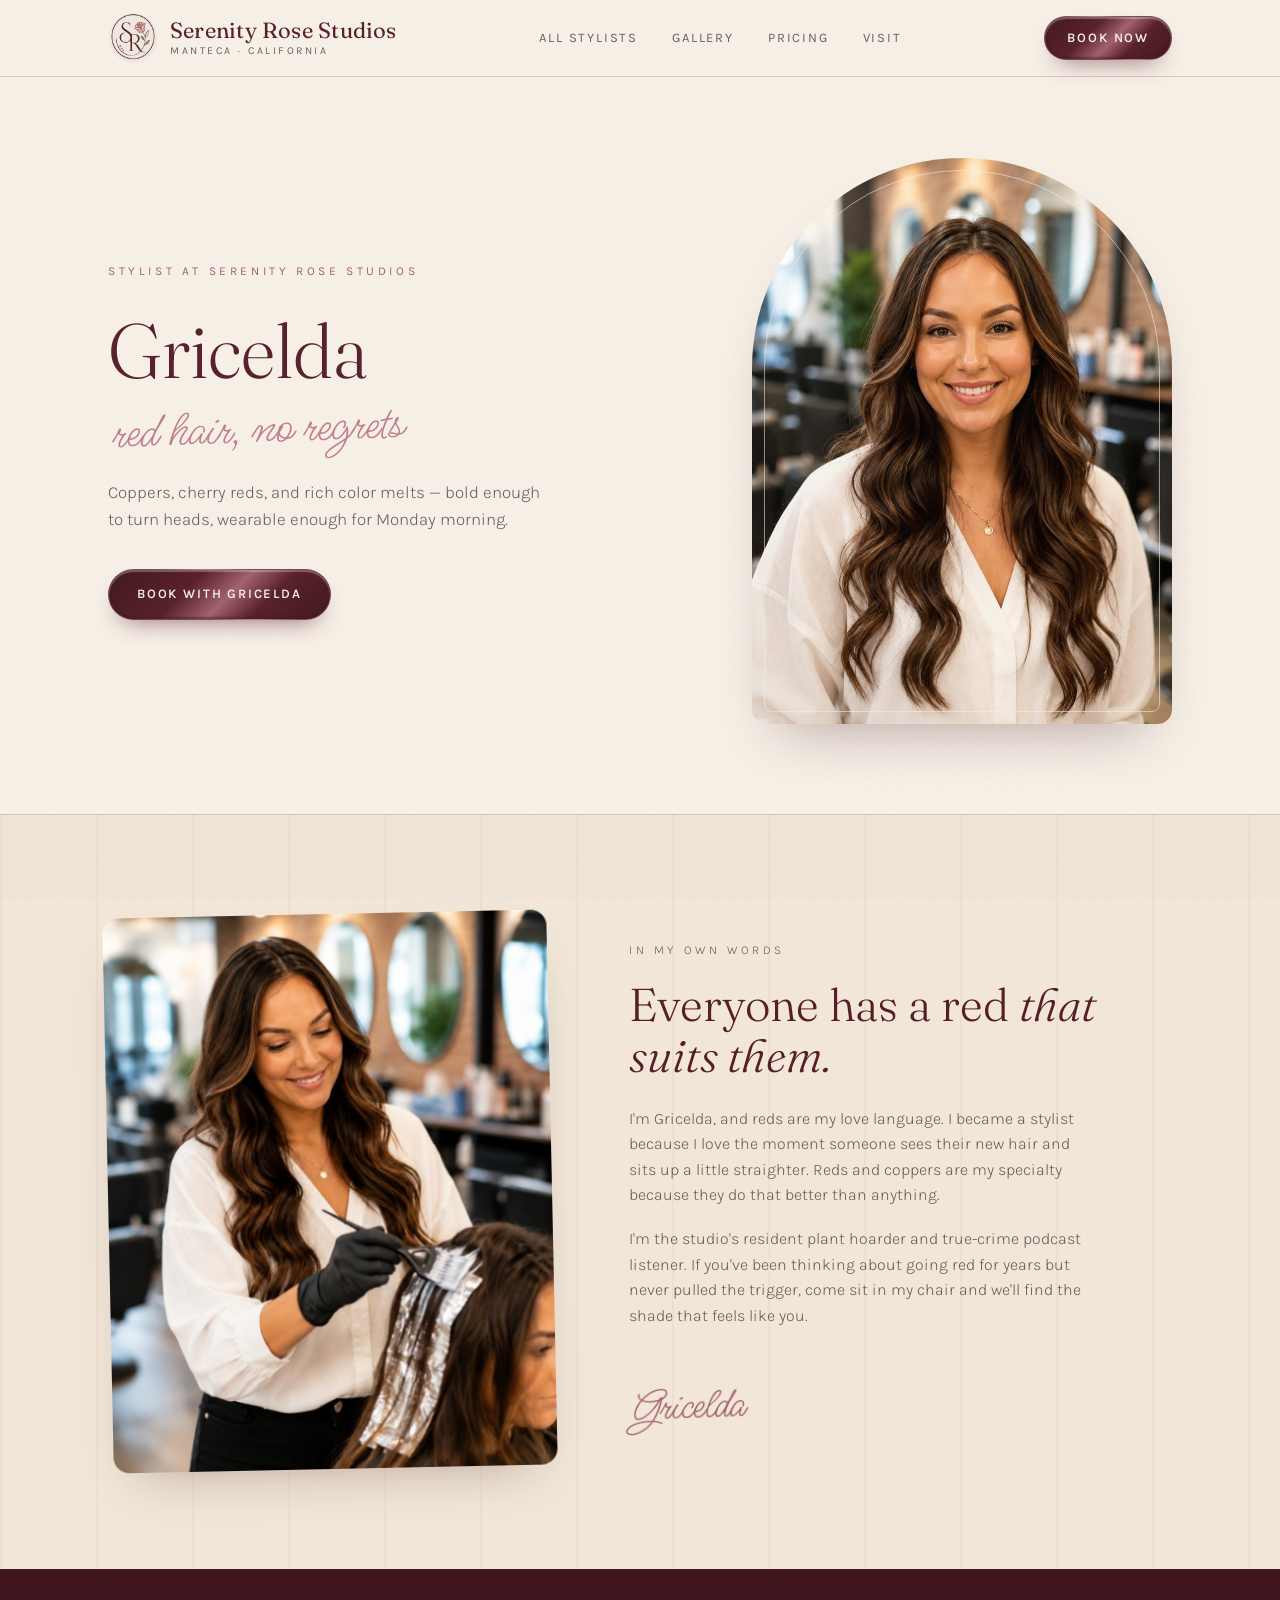
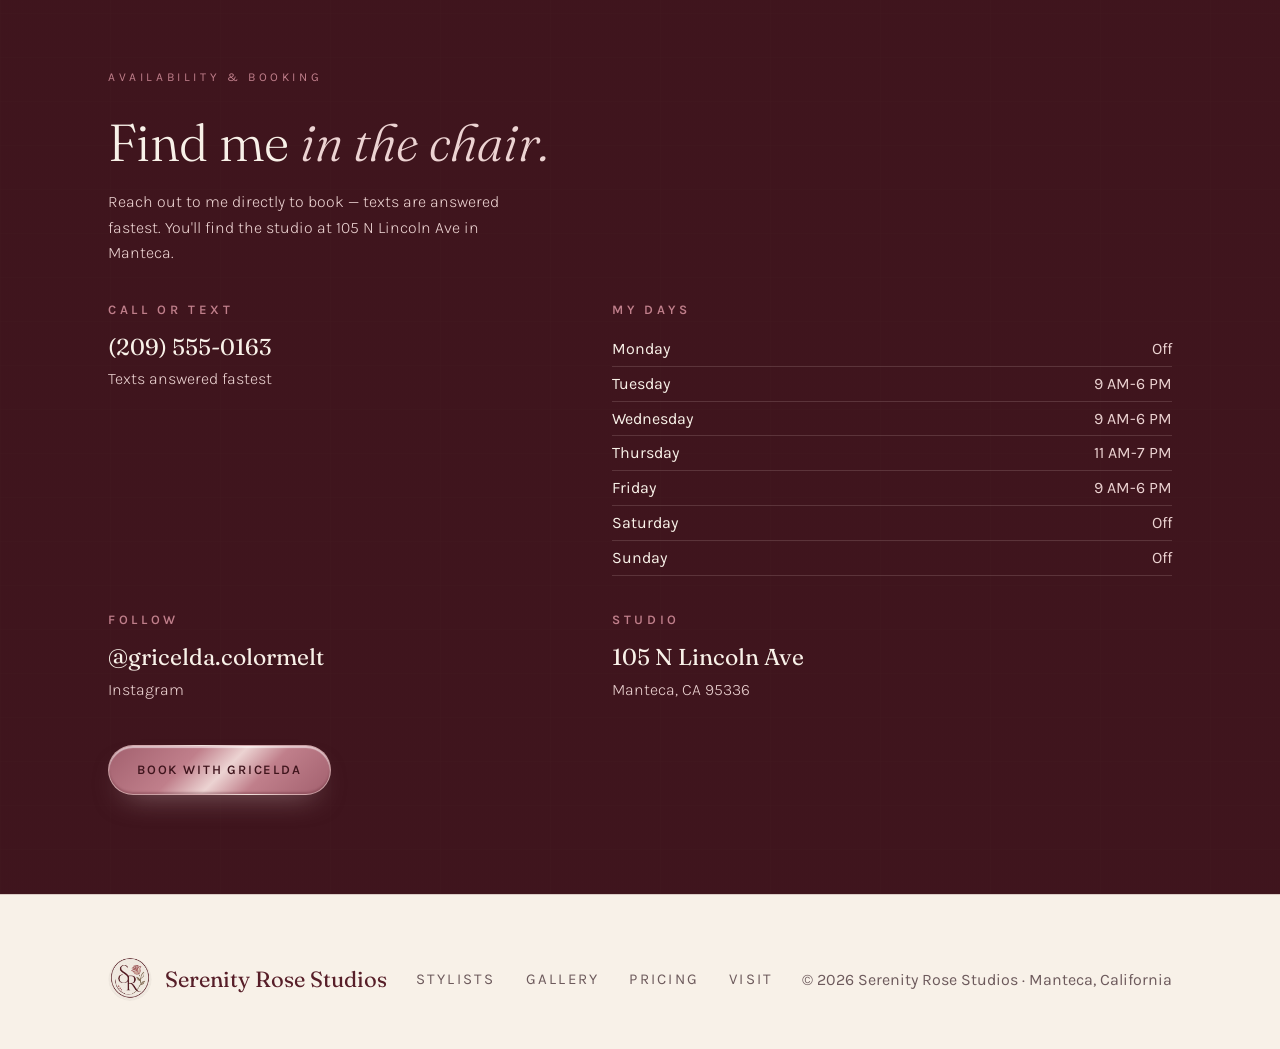
==== stylists/gricelda.html @ e2718540 "Publish Serenity Rose draft" ====
<!DOCTYPE html>
<html lang="en">
<head>
<meta charset="UTF-8">
<meta name="viewport" content="width=device-width, initial-scale=1.0">
<title>Gricelda — Stylist at Serenity Rose Studios</title>
<meta name="description" content="Gricelda is a stylist at Serenity Rose Studios in Manteca, CA. Coppers, reds & color melts.">
<link rel="preconnect" href="https://fonts.googleapis.com">
<link rel="preconnect" href="https://fonts.gstatic.com" crossorigin>
<link href="https://fonts.googleapis.com/css2?family=Fraunces:ital,opsz,wght@0,9..144,300;0,9..144,400;0,9..144,500;0,9..144,600;1,9..144,300;1,9..144,400&family=Karla:ital,wght@0,300;0,400;0,500;0,600;1,400&family=Ms+Madi&display=swap" rel="stylesheet">
<link rel="stylesheet" href="stylist.css">
</head>
<body>

<header>
  <div class="wrap nav">
    <a class="brand" href="../index.html" aria-label="Serenity Rose Studios — home">
      <img class="brand-logo" src="../assets/images/transparent.png" alt="" aria-hidden="true">
      <span class="brand-name">Serenity Rose Studios<small>Manteca &middot; California</small></span>
    </a>
    <nav class="nav-links" aria-label="Main">
      <a href="../index.html#stylists">All Stylists</a>
      <a href="../index.html#gallery">Gallery</a>
      <a href="../index.html#pricing">Pricing</a>
      <a href="../index.html#visit">Visit</a>
    </nav>
    <a class="btn" href="#book">Book Now</a>
  </div>
</header>

<main>
<section class="s-hero">
  <div class="wrap s-hero-grid">
    <div>
      <p class="eyebrow ld">Stylist at Serenity Rose Studios</p>
      <h1 class="ld">Gricelda<span class="script">red hair, no regrets</span></h1>
      <p class="lede ld">Coppers, cherry reds, and rich color melts — bold enough to turn heads, wearable enough for Monday morning.</p>
      <div class="s-hero-actions ld">
        <a class="btn" href="#book">Book with Gricelda</a>
      </div>
    </div>
    <div class="s-hero-photo">
      <div class="s-hero-frame">
        <img class="cover" src="../assets/images/stylist-gricelda-portrait.jpg" alt="Portrait of Gricelda, stylist at Serenity Rose Studios">
      </div>
    </div>
  </div>
</section>

<section class="s-bio">
  <div class="wrap s-bio-grid">
    <div class="s-bio-photo rv">
      <div class="s-bio-frame">
        <img class="cover" loading="lazy" src="../assets/images/stylist-gricelda-action.jpg" alt="Gricelda working with a client at Serenity Rose Studios">
      </div>
    </div>
    <div class="s-bio-copy rv">
      <p class="eyebrow">In my own words</p>
      <h2>Everyone has a red <em>that suits them.</em></h2>
            <p>I'm Gricelda, and reds are my love language. I became a stylist because I love the moment someone sees their new hair and sits up a little straighter. Reds and coppers are my specialty because they do that better than anything.</p>
      <p>I'm the studio's resident plant hoarder and true-crime podcast listener. If you've been thinking about going red for years but never pulled the trigger, come sit in my chair and we'll find the shade that feels like you.</p>
      <span class="s-sig">Gricelda</span>
    </div>
  </div>
</section>

<section class="s-book" id="book">
  <div class="wrap">
    <div class="rv">
      <p class="eyebrow">Availability &amp; booking</p>
      <h2>Find me <em>in the chair.</em></h2>
      <p class="sub">Reach out to me directly to book — texts are answered fastest. You'll find the studio at 105 N Lincoln Ave in Manteca.</p>
      <div class="s-book-details">
        <div class="vd"><h4>Call or text</h4><p><a href="tel:+12095550163">(209) 555-0163</a><small>Texts answered fastest</small></p></div>
        <div class="vd">
          <h4>My days</h4>
          <ul class="hours-list" aria-label="Gricelda's availability">
            <li><span>Monday</span><span>Off</span></li>
            <li><span>Tuesday</span><span>9 AM-6 PM</span></li>
            <li><span>Wednesday</span><span>9 AM-6 PM</span></li>
            <li><span>Thursday</span><span>11 AM-7 PM</span></li>
            <li><span>Friday</span><span>9 AM-6 PM</span></li>
            <li><span>Saturday</span><span>Off</span></li>
            <li><span>Sunday</span><span>Off</span></li>
          </ul>
        </div>
        <div class="vd"><h4>Follow</h4><p>@gricelda.colormelt<small>Instagram</small></p></div>
        <div class="vd"><h4>Studio</h4><p><a href="https://www.google.com/maps/search/?api=1&amp;query=105%20N%20Lincoln%20Ave%2C%20Manteca%2C%20CA%2095336">105 N Lincoln Ave</a><small>Manteca, CA 95336</small></p></div>
      </div>
      <a class="btn" href="tel:+12095550163">Book with Gricelda</a>
    </div>
  </div>
</section>
</main>

<footer>
  <div class="wrap foot">
    <div class="foot-brand">
      <img class="brand-logo" src="../assets/images/transparent.png" alt="" aria-hidden="true">
      Serenity Rose Studios
    </div>
    <nav aria-label="Footer">
      <a href="../index.html#stylists">Stylists</a>
      <a href="../index.html#gallery">Gallery</a>
      <a href="../index.html#pricing">Pricing</a>
      <a href="../index.html#visit">Visit</a>
    </nav>
    <p class="fine">&copy; 2026 Serenity Rose Studios &middot; Manteca, California</p>
  </div>
</footer>

<script>
const io = new IntersectionObserver(entries => {
  for (const e of entries) if (e.isIntersecting) { e.target.classList.add('in'); io.unobserve(e.target); }
}, { threshold: 0.12 });
document.querySelectorAll('.rv').forEach(el => io.observe(el));
</script>
</body>
</html>
---- stylists/stylist.css ----
:root{
  --cream:#f8f1e8;
  --linen:#f1e6d8;
  --blush:#ecd3d2;
  --rose:#c07f8b;
  --rose-deep:#a2606e;
  --maroon:#571e28;
  --maroon-deep:#3f151d;
  --wood:#8a6a52;
  --ink:#372a2c;
  --ink-soft:#6d5a5c;
  --hairline:rgba(87,30,40,.18);
  --serif:"Fraunces",Georgia,serif;
  --sans:"Karla",sans-serif;
  --script:"Ms Madi",cursive;
}
*{margin:0;padding:0;box-sizing:border-box}
html{scroll-behavior:smooth}
body{
  font-family:var(--sans);
  background:var(--cream);
  color:var(--ink);
  line-height:1.6;
  -webkit-font-smoothing:antialiased;
  overflow-x:hidden;
}
::selection{background:var(--rose);color:#fff}
body::after{
  content:"";position:fixed;inset:0;pointer-events:none;z-index:99;opacity:.05;
  background-image:url("data:image/svg+xml,%3Csvg xmlns='http://www.w3.org/2000/svg' width='120' height='120'%3E%3Cfilter id='n'%3E%3CfeTurbulence type='fractalNoise' baseFrequency='.85' numOctaves='2'/%3E%3C/filter%3E%3Crect width='120' height='120' filter='url(%23n)'/%3E%3C/svg%3E");
}
h1,h2,h3{font-family:var(--serif);font-weight:400;line-height:1.12}
a{color:inherit;text-decoration:none}
img{max-width:100%;display:block}
.wrap{max-width:1160px;margin:0 auto;padding:0 clamp(20px,5vw,48px)}
.cover{width:100%;height:100%;object-fit:cover}
.rv{opacity:0;transform:translateY(26px);transition:opacity .9s ease,transform .9s cubic-bezier(.2,.7,.2,1)}
.rv.in{opacity:1;transform:none}

/* header */
header{
  position:sticky;top:0;z-index:50;
  background:color-mix(in srgb,var(--cream) 88%,transparent);
  backdrop-filter:blur(10px);
  border-bottom:1px solid var(--hairline);
}
.nav{display:flex;align-items:center;justify-content:space-between;height:76px}
.brand{display:flex;align-items:center;gap:12px}
.brand-logo{width:50px;height:50px;flex:none;object-fit:contain;border-radius:50%;clip-path:circle(49% at 50% 50%);mix-blend-mode:multiply}
.brand-name{font-family:var(--serif);font-size:22px;letter-spacing:.01em;color:var(--maroon);line-height:1.02}
.brand-name small{display:block;font-family:var(--sans);font-size:10.5px;letter-spacing:.24em;text-transform:uppercase;color:var(--ink-soft);margin-top:5px}
.nav-links{display:flex;gap:34px;font-size:13px;letter-spacing:.14em;text-transform:uppercase}
.nav-links a{color:var(--ink-soft);transition:color .25s}
.nav-links a:hover{color:var(--maroon)}
.btn{
  position:relative;overflow:hidden;display:inline-flex;align-items:center;justify-content:center;gap:10px;
  font-family:var(--sans);font-size:13px;font-weight:600;letter-spacing:.14em;text-transform:uppercase;text-decoration:none;
  color:var(--cream);padding:14px 28px;border-radius:999px;border:1px solid rgba(248,241,232,.22);cursor:pointer;
  background:
    linear-gradient(115deg,transparent 31%,rgba(255,244,232,.58) 46%,transparent 61%) -170% 0 / 270% 100% no-repeat,
    linear-gradient(135deg,var(--maroon-deep) 0%,var(--maroon) 36%,var(--rose-deep) 54%,var(--maroon) 70%,var(--maroon-deep) 100%);
  box-shadow:
    0 12px 24px -13px rgba(87,30,40,.72),
    inset 0 2px 1px rgba(255,255,255,.28),
    inset 0 -2px 2px rgba(63,21,29,.5);
  animation:buttonGleam 3.8s ease-in-out infinite;
  transition:transform .3s cubic-bezier(.2,.7,.2,1),box-shadow .3s ease,filter .3s ease,color .3s ease;
}
.btn:hover{transform:translateY(-2px);filter:saturate(1.04)}
.btn:focus-visible{outline:2px solid var(--rose);outline-offset:4px}
.nav .btn{flex:none;white-space:nowrap;padding:11px 22px}
@keyframes buttonGleam{0%{background-position:-170% 0,0 0}58%,100%{background-position:270% 0,0 0}}
.eyebrow{font-size:12px;letter-spacing:.3em;text-transform:uppercase;color:var(--rose-deep);margin-bottom:26px}
section{padding:clamp(72px,11vh,130px) 0}

/* stylist hero */
.s-hero{padding:clamp(56px,9vh,110px) 0 clamp(70px,10vh,120px)}
.s-hero-grid{display:grid;grid-template-columns:1.15fr .85fr;gap:clamp(32px,6vw,80px);align-items:center}
.s-hero h1{font-size:clamp(44px,6vw,78px);color:var(--maroon);font-weight:300}
.s-hero .script{
  font-family:var(--script);font-size:clamp(34px,4vw,54px);color:var(--rose);
  display:block;transform:rotate(-2deg);margin:6px 0 2px 4px;line-height:1;
}
.s-hero p.lede{max-width:44ch;font-size:17px;color:var(--ink-soft);margin:28px 0 36px;font-weight:300}
.s-hero .ld{opacity:0;transform:translateY(24px);animation:rise .95s cubic-bezier(.2,.7,.2,1) forwards}
.s-hero .ld:nth-child(1){animation-delay:.05s}
.s-hero .ld:nth-child(2){animation-delay:.15s}
.s-hero .ld:nth-child(3){animation-delay:.28s}
.s-hero .ld:nth-child(4){animation-delay:.4s}
.s-hero-photo{opacity:0;animation:rise 1.1s .3s cubic-bezier(.2,.7,.2,1) forwards}
@keyframes rise{to{opacity:1;transform:none}}
.s-hero-frame{
  position:relative;border-radius:260px 260px 18px 18px;overflow:hidden;aspect-ratio:4/5.4;
  box-shadow:0 30px 60px -30px rgba(63,21,29,.4);
}
.s-hero-frame::after{content:"";position:absolute;inset:12px;border:1px solid rgba(248,241,232,.55);border-radius:248px 248px 10px 10px;pointer-events:none}
.s-hero-actions{display:flex;gap:16px;flex-wrap:wrap;align-items:center}

/* bio */
.s-bio{
  background:
    repeating-linear-gradient(90deg,rgba(138,106,82,.05) 0 2px,transparent 2px 96px),
    linear-gradient(var(--linen),var(--linen));
  border-top:1px solid var(--hairline);
}
.s-bio-grid{display:grid;grid-template-columns:.9fr 1.1fr;gap:clamp(36px,6vw,90px);align-items:center}
.s-bio-frame{border-radius:16px;overflow:hidden;aspect-ratio:4/5;box-shadow:0 24px 50px -28px rgba(63,21,29,.35);transform:rotate(-1.2deg)}
.s-bio-copy h2{font-size:clamp(30px,3.8vw,46px);color:var(--maroon);font-weight:300;margin-bottom:24px}
.s-bio-copy h2 em{font-style:italic}
.s-bio-copy p{color:var(--ink-soft);font-weight:300;max-width:52ch;margin-bottom:18px}
.s-sig{font-family:var(--script);font-size:44px;color:var(--rose-deep);margin-top:26px;transform:rotate(-2deg);display:inline-block}

/* availability & contact */
.s-book{
  background:
    linear-gradient(rgba(63,21,29,.94),rgba(63,21,29,.94)),
    repeating-linear-gradient(0deg,rgba(248,241,232,.14) 0 1px,transparent 1px 44px),
    repeating-linear-gradient(90deg,rgba(248,241,232,.1) 0 1px,transparent 1px 110px),
    var(--maroon-deep);
  color:var(--cream);
}
.s-book .eyebrow{color:var(--rose)}
.s-book h2{color:var(--cream);font-size:clamp(32px,4.2vw,52px);font-weight:300;margin-bottom:18px}
.s-book h2 em{font-style:italic;color:var(--blush)}
.s-book p.sub{color:var(--blush);font-weight:300;max-width:46ch;margin-bottom:34px}
.s-book-details{display:grid;grid-template-columns:minmax(210px,.9fr) minmax(300px,1.1fr);gap:34px 46px;margin-bottom:44px}
.vd h4{font-size:13px;letter-spacing:.28em;text-transform:uppercase;color:var(--rose);margin-bottom:11px;font-weight:600}
.vd p{font-family:var(--serif);font-size:23px;color:var(--cream);line-height:1.38}
.vd p small{display:block;font-family:var(--sans);font-size:16px;color:var(--blush);font-weight:300;margin-top:5px}
.hours-list{list-style:none;font-size:16px;color:var(--blush);font-weight:400;line-height:1.62}
.hours-list li{display:flex;justify-content:space-between;gap:22px;border-bottom:1px solid rgba(236,211,210,.16);padding:4px 0}
.hours-list span:first-child{color:var(--cream)}
.s-book .btn{
  color:var(--maroon-deep);border-color:rgba(248,241,232,.38);
  background:
    linear-gradient(115deg,transparent 31%,rgba(255,255,255,.62) 46%,transparent 61%) -170% 0 / 270% 100% no-repeat,
    linear-gradient(135deg,var(--rose-deep) 0%,var(--rose) 35%,var(--blush) 52%,var(--rose) 68%,var(--rose-deep) 100%);
  box-shadow:
    0 14px 30px -16px rgba(236,211,210,.52),
    inset 0 2px 1px rgba(255,255,255,.55),
    inset 0 -2px 2px rgba(87,30,40,.28);
}

/* footer */
footer{padding:62px 0 48px;border-top:1px solid var(--hairline)}
.foot{display:flex;justify-content:space-between;align-items:center;gap:24px;flex-wrap:wrap}
.foot-brand{display:flex;align-items:center;gap:13px;font-family:var(--serif);font-size:22px;line-height:1.1;color:var(--maroon)}
.foot-brand .brand-logo{width:44px;height:44px}
.foot nav{display:flex;gap:30px;font-size:15px;letter-spacing:.15em;text-transform:uppercase;color:var(--ink-soft)}
.foot nav a:hover{color:var(--maroon)}
.foot .fine{font-size:16px;color:var(--ink-soft)}

@media(max-width:960px){
  .s-hero-grid,.s-bio-grid{grid-template-columns:1fr}
  .s-hero-photo{max-width:440px;margin:20px auto 0}
  .s-bio-photo{max-width:420px}
  .nav-links{display:none}
}
@media(max-width:640px){
  .s-book-details{grid-template-columns:1fr}
  .foot{align-items:flex-start}
  .foot nav{width:100%;gap:18px;font-size:13px;flex-wrap:wrap}
  .foot .fine{font-size:15px}
}
@media(max-width:420px){
  .nav{gap:10px}
  .brand{gap:9px;min-width:0;flex:1}
  .brand-logo{width:38px;height:38px}
  .brand-name{font-size:17px;max-width:120px}
  .brand-name small{font-size:9px;letter-spacing:.14em}
  .nav .btn{font-size:11px;letter-spacing:.08em;padding:9px 12px}
}
@media(prefers-reduced-motion:reduce){
  .btn{animation:none}
  .rv,.s-hero .ld,.s-hero-photo{opacity:1!important;transform:none!important;animation:none!important}
}
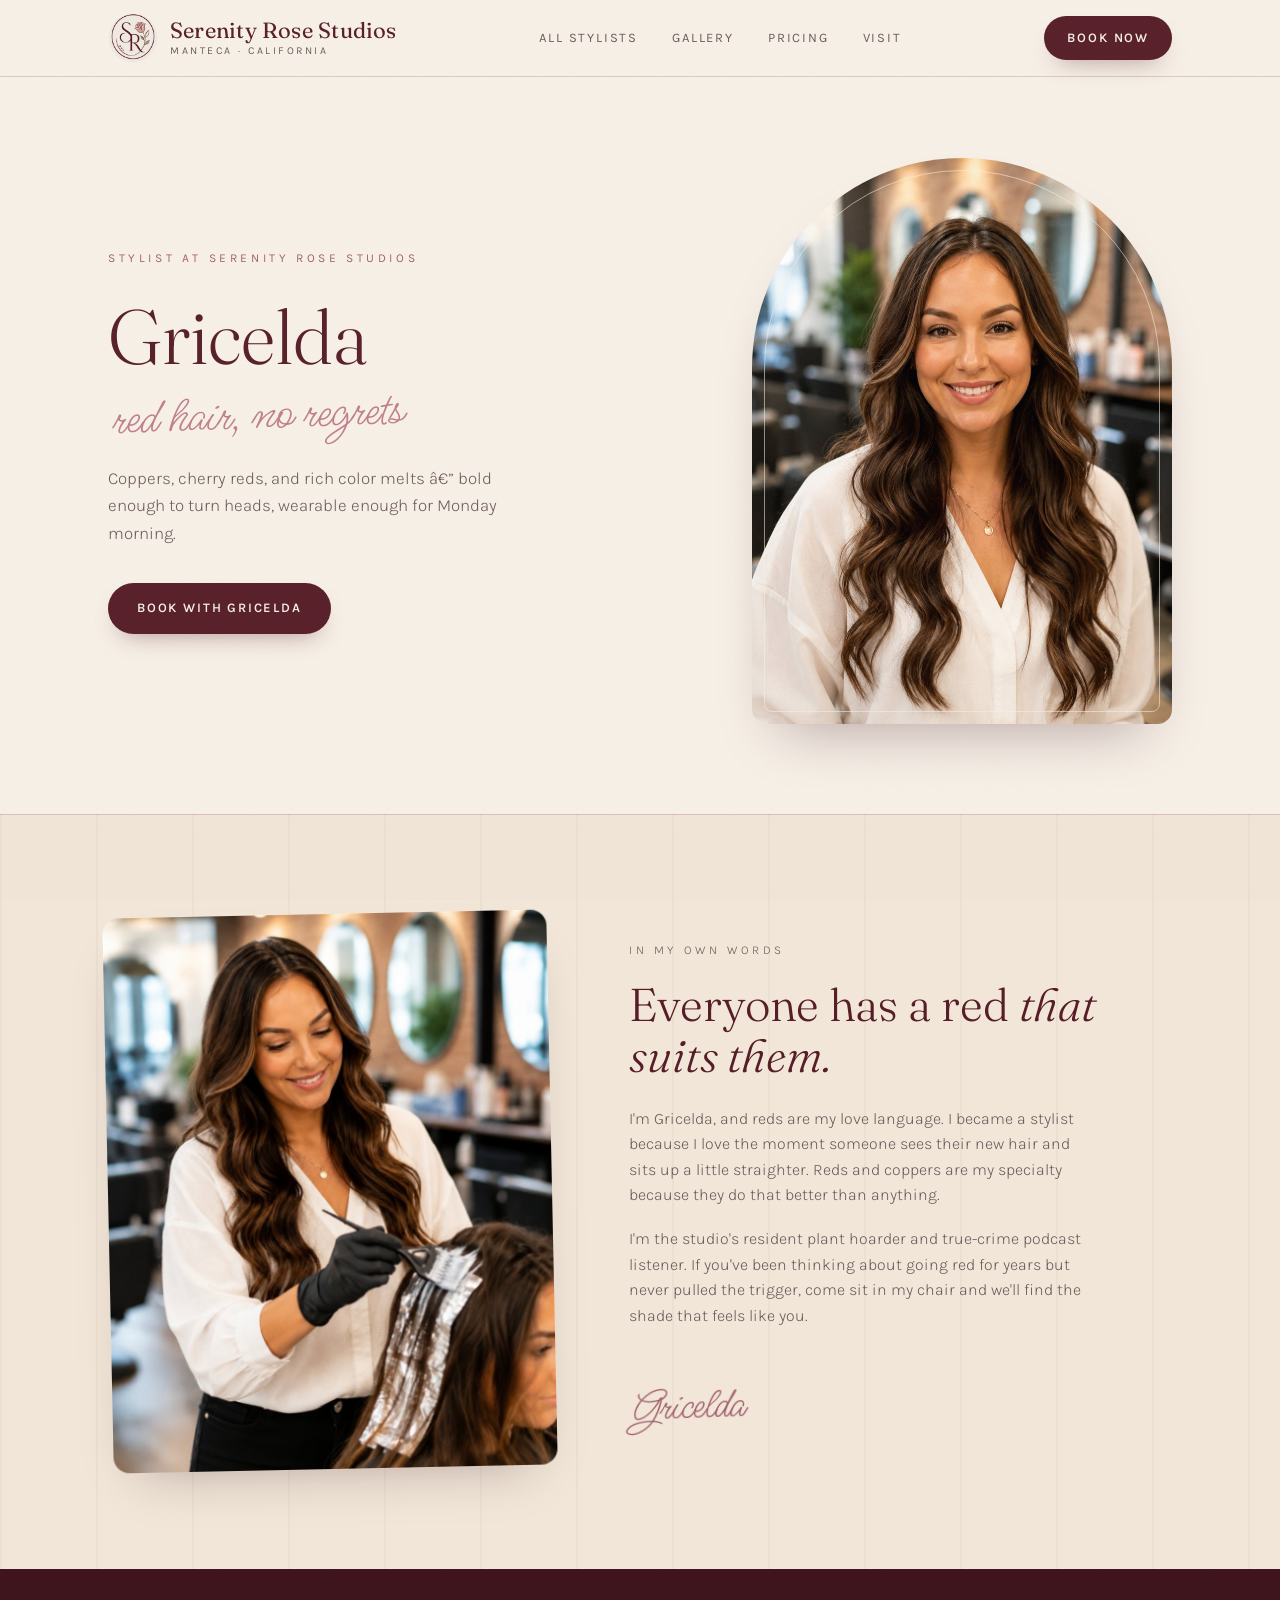
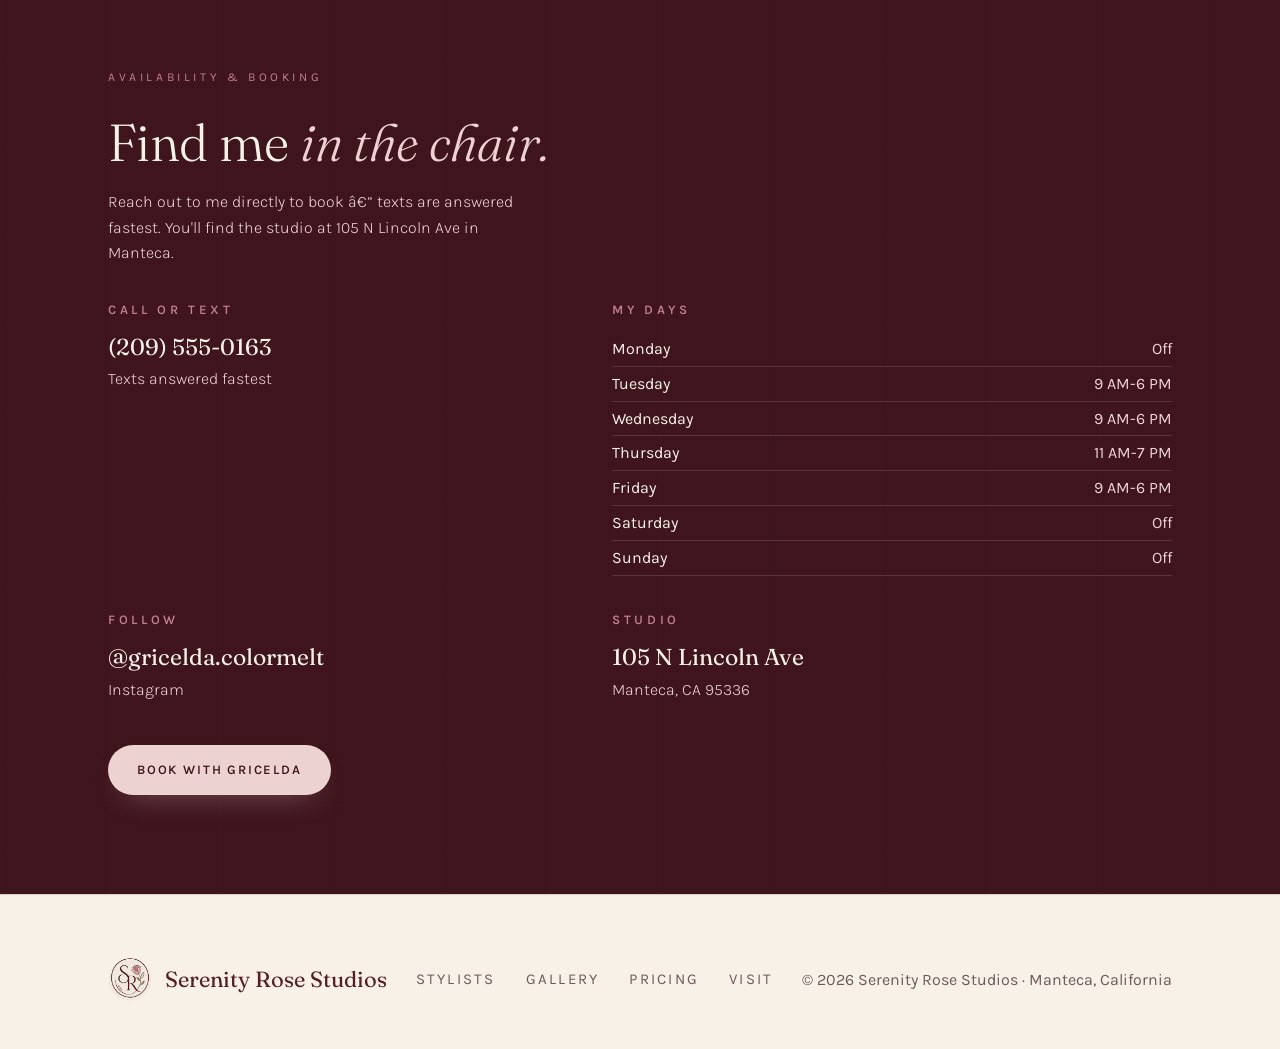
==== commit f5e64ac0: "Add mobile nav, SEO metadata, and simplify visual chrome - Hamburger menu below 960px on all pages -" ====
--- a/stylists/gricelda.html
+++ b/stylists/gricelda.html
@@ -3,28 +3,31 @@
 <head>
 <meta charset="UTF-8">
 <meta name="viewport" content="width=device-width, initial-scale=1.0">
-<title>Gricelda — Stylist at Serenity Rose Studios</title>
+<title>Gricelda â€” Stylist at Serenity Rose Studios</title>
 <meta name="description" content="Gricelda is a stylist at Serenity Rose Studios in Manteca, CA. Coppers, reds & color melts.">
 <link rel="preconnect" href="https://fonts.googleapis.com">
 <link rel="preconnect" href="https://fonts.gstatic.com" crossorigin>
 <link href="https://fonts.googleapis.com/css2?family=Fraunces:ital,opsz,wght@0,9..144,300;0,9..144,400;0,9..144,500;0,9..144,600;1,9..144,300;1,9..144,400&family=Karla:ital,wght@0,300;0,400;0,500;0,600;1,400&family=Ms+Madi&display=swap" rel="stylesheet">
+<link rel="icon" type="image/png" href="../assets/images/favicon.png">
+<link rel="apple-touch-icon" href="../assets/images/favicon.png">
 <link rel="stylesheet" href="stylist.css">
 </head>
 <body>
 
 <header>
   <div class="wrap nav">
-    <a class="brand" href="../index.html" aria-label="Serenity Rose Studios — home">
+    <a class="brand" href="../index.html" aria-label="Serenity Rose Studios â€” home">
       <img class="brand-logo" src="../assets/images/transparent.png" alt="" aria-hidden="true">
       <span class="brand-name">Serenity Rose Studios<small>Manteca &middot; California</small></span>
     </a>
-    <nav class="nav-links" aria-label="Main">
+    <nav class="nav-links" id="nav-menu" aria-label="Main">
       <a href="../index.html#stylists">All Stylists</a>
       <a href="../index.html#gallery">Gallery</a>
       <a href="../index.html#pricing">Pricing</a>
       <a href="../index.html#visit">Visit</a>
     </nav>
     <a class="btn" href="#book">Book Now</a>
+    <button class="nav-toggle" aria-expanded="false" aria-controls="nav-menu" aria-label="Menu"><span></span><span></span></button>
   </div>
 </header>
 
@@ -34,7 +37,7 @@
     <div>
       <p class="eyebrow ld">Stylist at Serenity Rose Studios</p>
       <h1 class="ld">Gricelda<span class="script">red hair, no regrets</span></h1>
-      <p class="lede ld">Coppers, cherry reds, and rich color melts — bold enough to turn heads, wearable enough for Monday morning.</p>
+      <p class="lede ld">Coppers, cherry reds, and rich color melts â€” bold enough to turn heads, wearable enough for Monday morning.</p>
       <div class="s-hero-actions ld">
         <a class="btn" href="#book">Book with Gricelda</a>
       </div>
@@ -69,7 +72,7 @@
     <div class="rv">
       <p class="eyebrow">Availability &amp; booking</p>
       <h2>Find me <em>in the chair.</em></h2>
-      <p class="sub">Reach out to me directly to book — texts are answered fastest. You'll find the studio at 105 N Lincoln Ave in Manteca.</p>
+      <p class="sub">Reach out to me directly to book â€” texts are answered fastest. You'll find the studio at 105 N Lincoln Ave in Manteca.</p>
       <div class="s-book-details">
         <div class="vd"><h4>Call or text</h4><p><a href="tel:+12095550163">(209) 555-0163</a><small>Texts answered fastest</small></p></div>
         <div class="vd">
@@ -114,6 +117,13 @@
   for (const e of entries) if (e.isIntersecting) { e.target.classList.add('in'); io.unobserve(e.target); }
 }, { threshold: 0.12 });
 document.querySelectorAll('.rv').forEach(el => io.observe(el));
+
+const navToggle = document.querySelector('.nav-toggle');
+const navLinks = document.querySelector('.nav-links');
+navToggle.addEventListener('click', () => {
+  const open = navLinks.classList.toggle('open');
+  navToggle.setAttribute('aria-expanded', open);
+});
 </script>
 </body>
 </html>
--- a/stylists/stylist.css
+++ b/stylists/stylist.css
@@ -53,23 +53,23 @@
 .nav-links a{color:var(--ink-soft);transition:color .25s}
 .nav-links a:hover{color:var(--maroon)}
 .btn{
-  position:relative;overflow:hidden;display:inline-flex;align-items:center;justify-content:center;gap:10px;
+  display:inline-flex;align-items:center;justify-content:center;gap:10px;
   font-family:var(--sans);font-size:13px;font-weight:600;letter-spacing:.14em;text-transform:uppercase;text-decoration:none;
-  color:var(--cream);padding:14px 28px;border-radius:999px;border:1px solid rgba(248,241,232,.22);cursor:pointer;
-  background:
-    linear-gradient(115deg,transparent 31%,rgba(255,244,232,.58) 46%,transparent 61%) -170% 0 / 270% 100% no-repeat,
-    linear-gradient(135deg,var(--maroon-deep) 0%,var(--maroon) 36%,var(--rose-deep) 54%,var(--maroon) 70%,var(--maroon-deep) 100%);
-  box-shadow:
-    0 12px 24px -13px rgba(87,30,40,.72),
-    inset 0 2px 1px rgba(255,255,255,.28),
-    inset 0 -2px 2px rgba(63,21,29,.5);
-  animation:buttonGleam 3.8s ease-in-out infinite;
-  transition:transform .3s cubic-bezier(.2,.7,.2,1),box-shadow .3s ease,filter .3s ease,color .3s ease;
+  color:var(--cream);padding:14px 28px;border-radius:999px;border:1px solid transparent;cursor:pointer;
+  background:var(--maroon);
+  box-shadow:0 12px 24px -13px rgba(87,30,40,.5);
+  transition:background .25s ease,transform .3s cubic-bezier(.2,.7,.2,1),box-shadow .3s ease,color .25s ease;
 }
-.btn:hover{transform:translateY(-2px);filter:saturate(1.04)}
+.btn:hover{background:var(--maroon-deep);transform:translateY(-2px);box-shadow:0 16px 28px -15px rgba(87,30,40,.6)}
+.btn:active{transform:translateY(0)}
 .btn:focus-visible{outline:2px solid var(--rose);outline-offset:4px}
 .nav .btn{flex:none;white-space:nowrap;padding:11px 22px}
-@keyframes buttonGleam{0%{background-position:-170% 0,0 0}58%,100%{background-position:270% 0,0 0}}
+.nav-toggle{display:none;flex:none;position:relative;width:40px;height:40px;background:none;border:0;cursor:pointer}
+.nav-toggle span{position:absolute;left:10px;right:10px;height:2px;background:var(--maroon);transition:transform .3s,top .3s}
+.nav-toggle span:first-child{top:16px}
+.nav-toggle span:last-child{top:23px}
+.nav-toggle[aria-expanded="true"] span:first-child{top:19px;transform:rotate(45deg)}
+.nav-toggle[aria-expanded="true"] span:last-child{top:19px;transform:rotate(-45deg)}
 .eyebrow{font-size:12px;letter-spacing:.3em;text-transform:uppercase;color:var(--rose-deep);margin-bottom:26px}
 section{padding:clamp(72px,11vh,130px) 0}
 
@@ -130,16 +130,8 @@
 .hours-list{list-style:none;font-size:16px;color:var(--blush);font-weight:400;line-height:1.62}
 .hours-list li{display:flex;justify-content:space-between;gap:22px;border-bottom:1px solid rgba(236,211,210,.16);padding:4px 0}
 .hours-list span:first-child{color:var(--cream)}
-.s-book .btn{
-  color:var(--maroon-deep);border-color:rgba(248,241,232,.38);
-  background:
-    linear-gradient(115deg,transparent 31%,rgba(255,255,255,.62) 46%,transparent 61%) -170% 0 / 270% 100% no-repeat,
-    linear-gradient(135deg,var(--rose-deep) 0%,var(--rose) 35%,var(--blush) 52%,var(--rose) 68%,var(--rose-deep) 100%);
-  box-shadow:
-    0 14px 30px -16px rgba(236,211,210,.52),
-    inset 0 2px 1px rgba(255,255,255,.55),
-    inset 0 -2px 2px rgba(87,30,40,.28);
-}
+.s-book .btn{color:var(--maroon-deep);background:var(--blush);box-shadow:0 14px 30px -16px rgba(236,211,210,.4)}
+.s-book .btn:hover{background:var(--cream)}
 
 /* footer */
 footer{padding:62px 0 48px;border-top:1px solid var(--hairline)}
@@ -154,7 +146,14 @@
   .s-hero-grid,.s-bio-grid{grid-template-columns:1fr}
   .s-hero-photo{max-width:440px;margin:20px auto 0}
   .s-bio-photo{max-width:420px}
-  .nav-links{display:none}
+  .nav-toggle{display:block}
+  .nav-links{
+    display:none;position:absolute;top:100%;left:0;right:0;
+    flex-direction:column;gap:0;padding:8px 0 16px;
+    background:var(--cream);border-bottom:1px solid var(--hairline);
+  }
+  .nav-links.open{display:flex}
+  .nav-links a{padding:12px clamp(20px,5vw,48px)}
 }
 @media(max-width:640px){
   .s-book-details{grid-template-columns:1fr}
@@ -171,6 +170,5 @@
   .nav .btn{font-size:11px;letter-spacing:.08em;padding:9px 12px}
 }
 @media(prefers-reduced-motion:reduce){
-  .btn{animation:none}
   .rv,.s-hero .ld,.s-hero-photo{opacity:1!important;transform:none!important;animation:none!important}
 }
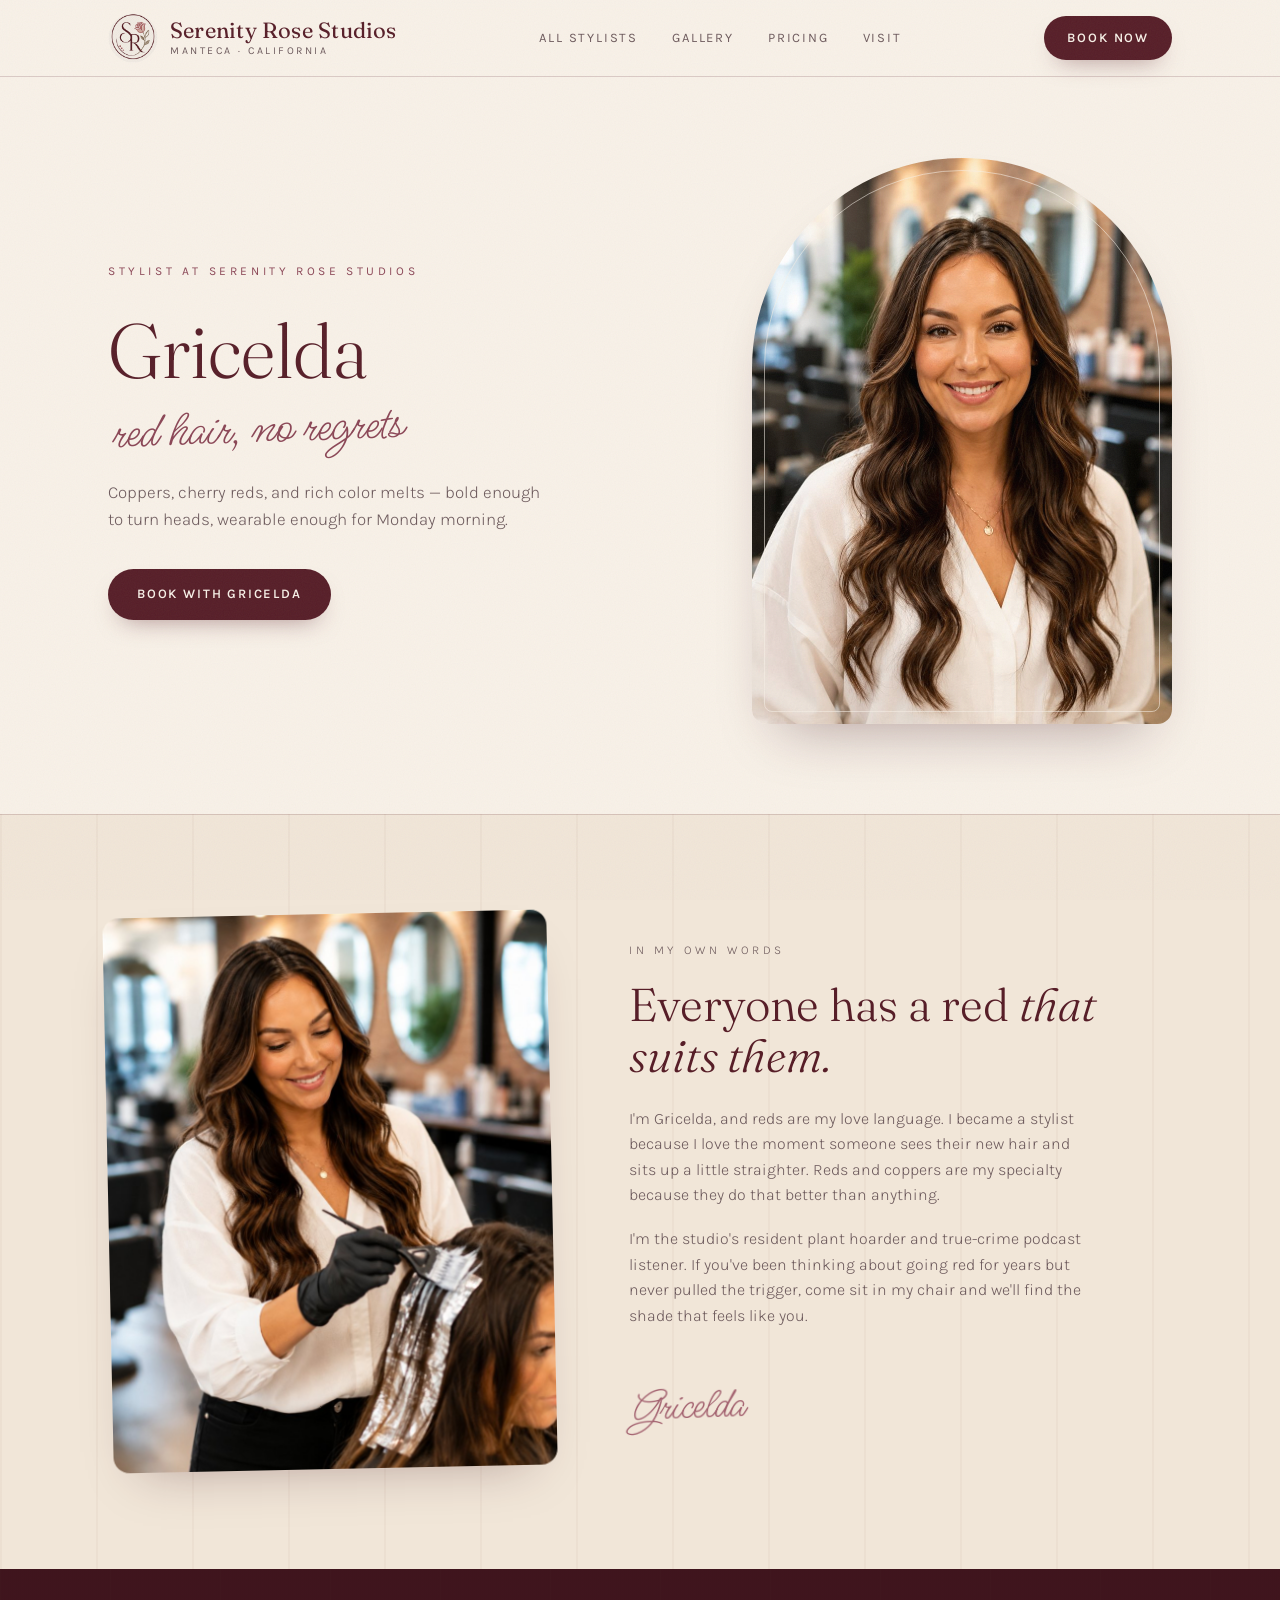
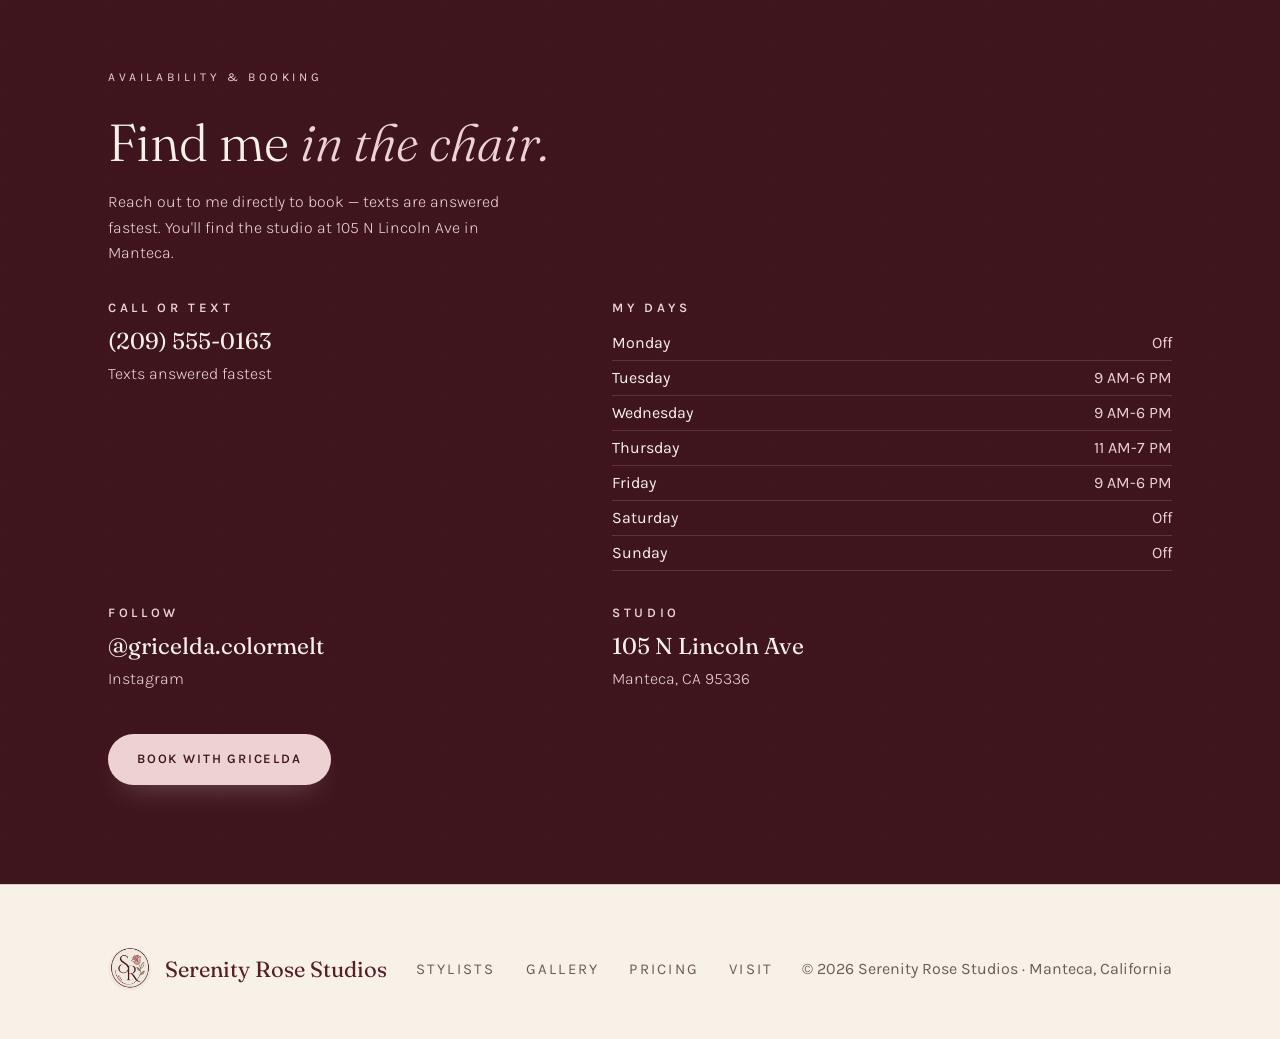
==== commit 42a841cc: "feat: harden site accessibility and responsive media" ====
--- a/stylists/gricelda.html
+++ b/stylists/gricelda.html
@@ -3,21 +3,30 @@
 <head>
 <meta charset="UTF-8">
 <meta name="viewport" content="width=device-width, initial-scale=1.0">
-<title>Gricelda â€” Stylist at Serenity Rose Studios</title>
+<title>Gricelda — Stylist at Serenity Rose Studios</title>
 <meta name="description" content="Gricelda is a stylist at Serenity Rose Studios in Manteca, CA. Coppers, reds & color melts.">
+<link rel="canonical" href="https://jabach811.github.io/marissa/stylists/gricelda.html">
+<meta property="og:type" content="profile">
+<meta property="og:title" content="Gricelda — Stylist at Serenity Rose Studios">
+<meta property="og:description" content="Gricelda is a stylist at Serenity Rose Studios in Manteca, CA. Coppers, reds &amp; color melts.">
+<meta property="og:url" content="https://jabach811.github.io/marissa/stylists/gricelda.html">
+<meta property="og:image" content="https://jabach811.github.io/marissa/assets/images/stylist-gricelda-portrait.jpg">
+<meta name="twitter:card" content="summary_large_image">
 <link rel="preconnect" href="https://fonts.googleapis.com">
 <link rel="preconnect" href="https://fonts.gstatic.com" crossorigin>
 <link href="https://fonts.googleapis.com/css2?family=Fraunces:ital,opsz,wght@0,9..144,300;0,9..144,400;0,9..144,500;0,9..144,600;1,9..144,300;1,9..144,400&family=Karla:ital,wght@0,300;0,400;0,500;0,600;1,400&family=Ms+Madi&display=swap" rel="stylesheet">
 <link rel="icon" type="image/png" href="../assets/images/favicon.png">
 <link rel="apple-touch-icon" href="../assets/images/favicon.png">
+<script>document.documentElement.classList.add('js')</script>
 <link rel="stylesheet" href="stylist.css">
 </head>
 <body>
+<a class="skip-link" href="#main">Skip to main content</a>
 
 <header>
   <div class="wrap nav">
-    <a class="brand" href="../index.html" aria-label="Serenity Rose Studios â€” home">
-      <img class="brand-logo" src="../assets/images/transparent.png" alt="" aria-hidden="true">
+    <a class="brand" href="../index.html" aria-label="Serenity Rose Studios — home">
+      <img class="brand-logo" src="../assets/images/transparent.png" width="160" height="160" alt="" aria-hidden="true">
       <span class="brand-name">Serenity Rose Studios<small>Manteca &middot; California</small></span>
     </a>
     <nav class="nav-links" id="nav-menu" aria-label="Main">
@@ -27,24 +36,24 @@
       <a href="../index.html#visit">Visit</a>
     </nav>
     <a class="btn" href="#book">Book Now</a>
-    <button class="nav-toggle" aria-expanded="false" aria-controls="nav-menu" aria-label="Menu"><span></span><span></span></button>
+    <button class="nav-toggle" aria-expanded="false" aria-controls="nav-menu" aria-label="Open menu"><span></span><span></span></button>
   </div>
 </header>
 
-<main>
+<main id="main">
 <section class="s-hero">
   <div class="wrap s-hero-grid">
     <div>
       <p class="eyebrow ld">Stylist at Serenity Rose Studios</p>
       <h1 class="ld">Gricelda<span class="script">red hair, no regrets</span></h1>
-      <p class="lede ld">Coppers, cherry reds, and rich color melts â€” bold enough to turn heads, wearable enough for Monday morning.</p>
+      <p class="lede ld">Coppers, cherry reds, and rich color melts — bold enough to turn heads, wearable enough for Monday morning.</p>
       <div class="s-hero-actions ld">
         <a class="btn" href="#book">Book with Gricelda</a>
       </div>
     </div>
     <div class="s-hero-photo">
       <div class="s-hero-frame">
-        <img class="cover" src="../assets/images/stylist-gricelda-portrait.jpg" alt="Portrait of Gricelda, stylist at Serenity Rose Studios">
+        <img class="cover" src="../assets/images/stylist-gricelda-portrait.jpg" width="900" height="1125" decoding="async" fetchpriority="high" alt="Portrait of Gricelda, stylist at Serenity Rose Studios">
       </div>
     </div>
   </div>
@@ -54,7 +63,7 @@
   <div class="wrap s-bio-grid">
     <div class="s-bio-photo rv">
       <div class="s-bio-frame">
-        <img class="cover" loading="lazy" src="../assets/images/stylist-gricelda-action.jpg" alt="Gricelda working with a client at Serenity Rose Studios">
+        <img class="cover" loading="lazy" decoding="async" width="900" height="1125" src="../assets/images/stylist-gricelda-action.jpg" alt="Gricelda working with a client at Serenity Rose Studios">
       </div>
     </div>
     <div class="s-bio-copy rv">
@@ -72,11 +81,11 @@
     <div class="rv">
       <p class="eyebrow">Availability &amp; booking</p>
       <h2>Find me <em>in the chair.</em></h2>
-      <p class="sub">Reach out to me directly to book â€” texts are answered fastest. You'll find the studio at 105 N Lincoln Ave in Manteca.</p>
+      <p class="sub">Reach out to me directly to book — texts are answered fastest. You'll find the studio at 105 N Lincoln Ave in Manteca.</p>
       <div class="s-book-details">
-        <div class="vd"><h4>Call or text</h4><p><a href="tel:+12095550163">(209) 555-0163</a><small>Texts answered fastest</small></p></div>
+        <div class="vd"><h3>Call or text</h3><p><a href="tel:+12095550163">(209) 555-0163</a><small>Texts answered fastest</small></p></div>
         <div class="vd">
-          <h4>My days</h4>
+          <h3>My days</h3>
           <ul class="hours-list" aria-label="Gricelda's availability">
             <li><span>Monday</span><span>Off</span></li>
             <li><span>Tuesday</span><span>9 AM-6 PM</span></li>
@@ -87,8 +96,8 @@
             <li><span>Sunday</span><span>Off</span></li>
           </ul>
         </div>
-        <div class="vd"><h4>Follow</h4><p>@gricelda.colormelt<small>Instagram</small></p></div>
-        <div class="vd"><h4>Studio</h4><p><a href="https://www.google.com/maps/search/?api=1&amp;query=105%20N%20Lincoln%20Ave%2C%20Manteca%2C%20CA%2095336">105 N Lincoln Ave</a><small>Manteca, CA 95336</small></p></div>
+        <div class="vd"><h3>Follow</h3><p>@gricelda.colormelt<small>Instagram</small></p></div>
+        <div class="vd"><h3>Studio</h3><p><a href="https://www.google.com/maps/search/?api=1&amp;query=105%20N%20Lincoln%20Ave%2C%20Manteca%2C%20CA%2095336">105 N Lincoln Ave</a><small>Manteca, CA 95336</small></p></div>
       </div>
       <a class="btn" href="tel:+12095550163">Book with Gricelda</a>
     </div>
@@ -99,7 +108,7 @@
 <footer>
   <div class="wrap foot">
     <div class="foot-brand">
-      <img class="brand-logo" src="../assets/images/transparent.png" alt="" aria-hidden="true">
+      <img class="brand-logo" src="../assets/images/transparent.png" width="160" height="160" alt="" aria-hidden="true">
       Serenity Rose Studios
     </div>
     <nav aria-label="Footer">
@@ -112,18 +121,6 @@
   </div>
 </footer>
 
-<script>
-const io = new IntersectionObserver(entries => {
-  for (const e of entries) if (e.isIntersecting) { e.target.classList.add('in'); io.unobserve(e.target); }
-}, { threshold: 0.12 });
-document.querySelectorAll('.rv').forEach(el => io.observe(el));
-
-const navToggle = document.querySelector('.nav-toggle');
-const navLinks = document.querySelector('.nav-links');
-navToggle.addEventListener('click', () => {
-  const open = navLinks.classList.toggle('open');
-  navToggle.setAttribute('aria-expanded', open);
-});
-</script>
+<script src="../assets/site.js" defer></script>
 </body>
 </html>
--- a/stylists/stylist.css
+++ b/stylists/stylist.css
@@ -4,6 +4,7 @@
   --blush:#ecd3d2;
   --rose:#c07f8b;
   --rose-deep:#a2606e;
+  --rose-text:#8b4656;
   --maroon:#571e28;
   --maroon-deep:#3f151d;
   --wood:#8a6a52;
@@ -34,8 +35,11 @@
 img{max-width:100%;display:block}
 .wrap{max-width:1160px;margin:0 auto;padding:0 clamp(20px,5vw,48px)}
 .cover{width:100%;height:100%;object-fit:cover}
-.rv{opacity:0;transform:translateY(26px);transition:opacity .9s ease,transform .9s cubic-bezier(.2,.7,.2,1)}
-.rv.in{opacity:1;transform:none}
+.rv{opacity:1;transform:none}
+.js .rv{opacity:0;transform:translateY(26px);transition:opacity .9s ease,transform .9s cubic-bezier(.2,.7,.2,1)}
+.js .rv.in{opacity:1;transform:none}
+.skip-link{position:fixed;left:16px;top:12px;z-index:110;transform:translateY(-160%);background:var(--cream);color:var(--maroon-deep);border:2px solid var(--maroon-deep);border-radius:8px;padding:10px 14px;font-weight:600}
+.skip-link:focus{transform:none}
 
 /* header */
 header{
@@ -62,7 +66,7 @@
 }
 .btn:hover{background:var(--maroon-deep);transform:translateY(-2px);box-shadow:0 16px 28px -15px rgba(87,30,40,.6)}
 .btn:active{transform:translateY(0)}
-.btn:focus-visible{outline:2px solid var(--rose);outline-offset:4px}
+.btn:focus-visible{outline:3px solid var(--cream);outline-offset:3px;box-shadow:0 0 0 6px var(--maroon-deep)}
 .nav .btn{flex:none;white-space:nowrap;padding:11px 22px}
 .nav-toggle{display:none;flex:none;position:relative;width:40px;height:40px;background:none;border:0;cursor:pointer}
 .nav-toggle span{position:absolute;left:10px;right:10px;height:2px;background:var(--maroon);transition:transform .3s,top .3s}
@@ -70,7 +74,7 @@
 .nav-toggle span:last-child{top:23px}
 .nav-toggle[aria-expanded="true"] span:first-child{top:19px;transform:rotate(45deg)}
 .nav-toggle[aria-expanded="true"] span:last-child{top:19px;transform:rotate(-45deg)}
-.eyebrow{font-size:12px;letter-spacing:.3em;text-transform:uppercase;color:var(--rose-deep);margin-bottom:26px}
+.eyebrow{font-size:12px;letter-spacing:.3em;text-transform:uppercase;color:var(--rose-text);margin-bottom:26px}
 section{padding:clamp(72px,11vh,130px) 0}
 
 /* stylist hero */
@@ -78,7 +82,7 @@
 .s-hero-grid{display:grid;grid-template-columns:1.15fr .85fr;gap:clamp(32px,6vw,80px);align-items:center}
 .s-hero h1{font-size:clamp(44px,6vw,78px);color:var(--maroon);font-weight:300}
 .s-hero .script{
-  font-family:var(--script);font-size:clamp(34px,4vw,54px);color:var(--rose);
+  font-family:var(--script);font-size:clamp(34px,4vw,54px);color:var(--rose-text);
   display:block;transform:rotate(-2deg);margin:6px 0 2px 4px;line-height:1;
 }
 .s-hero p.lede{max-width:44ch;font-size:17px;color:var(--ink-soft);margin:28px 0 36px;font-weight:300}
@@ -119,12 +123,12 @@
     var(--maroon-deep);
   color:var(--cream);
 }
-.s-book .eyebrow{color:var(--rose)}
+.s-book .eyebrow{color:var(--blush)}
 .s-book h2{color:var(--cream);font-size:clamp(32px,4.2vw,52px);font-weight:300;margin-bottom:18px}
 .s-book h2 em{font-style:italic;color:var(--blush)}
 .s-book p.sub{color:var(--blush);font-weight:300;max-width:46ch;margin-bottom:34px}
 .s-book-details{display:grid;grid-template-columns:minmax(210px,.9fr) minmax(300px,1.1fr);gap:34px 46px;margin-bottom:44px}
-.vd h4{font-size:13px;letter-spacing:.28em;text-transform:uppercase;color:var(--rose);margin-bottom:11px;font-weight:600}
+.vd h3{font-family:var(--sans);font-size:13px;line-height:1.2;letter-spacing:.28em;text-transform:uppercase;color:var(--blush);margin-bottom:11px;font-weight:600}
 .vd p{font-family:var(--serif);font-size:23px;color:var(--cream);line-height:1.38}
 .vd p small{display:block;font-family:var(--sans);font-size:16px;color:var(--blush);font-weight:300;margin-top:5px}
 .hours-list{list-style:none;font-size:16px;color:var(--blush);font-weight:400;line-height:1.62}
@@ -153,7 +157,7 @@
     background:var(--cream);border-bottom:1px solid var(--hairline);
   }
   .nav-links.open{display:flex}
-  .nav-links a{padding:12px clamp(20px,5vw,48px)}
+  .nav-links a{display:flex;align-items:center;min-height:44px;padding:12px clamp(20px,5vw,48px)}
 }
 @media(max-width:640px){
   .s-book-details{grid-template-columns:1fr}
@@ -170,5 +174,6 @@
   .nav .btn{font-size:11px;letter-spacing:.08em;padding:9px 12px}
 }
 @media(prefers-reduced-motion:reduce){
+  html{scroll-behavior:auto}
   .rv,.s-hero .ld,.s-hero-photo{opacity:1!important;transform:none!important;animation:none!important}
 }
